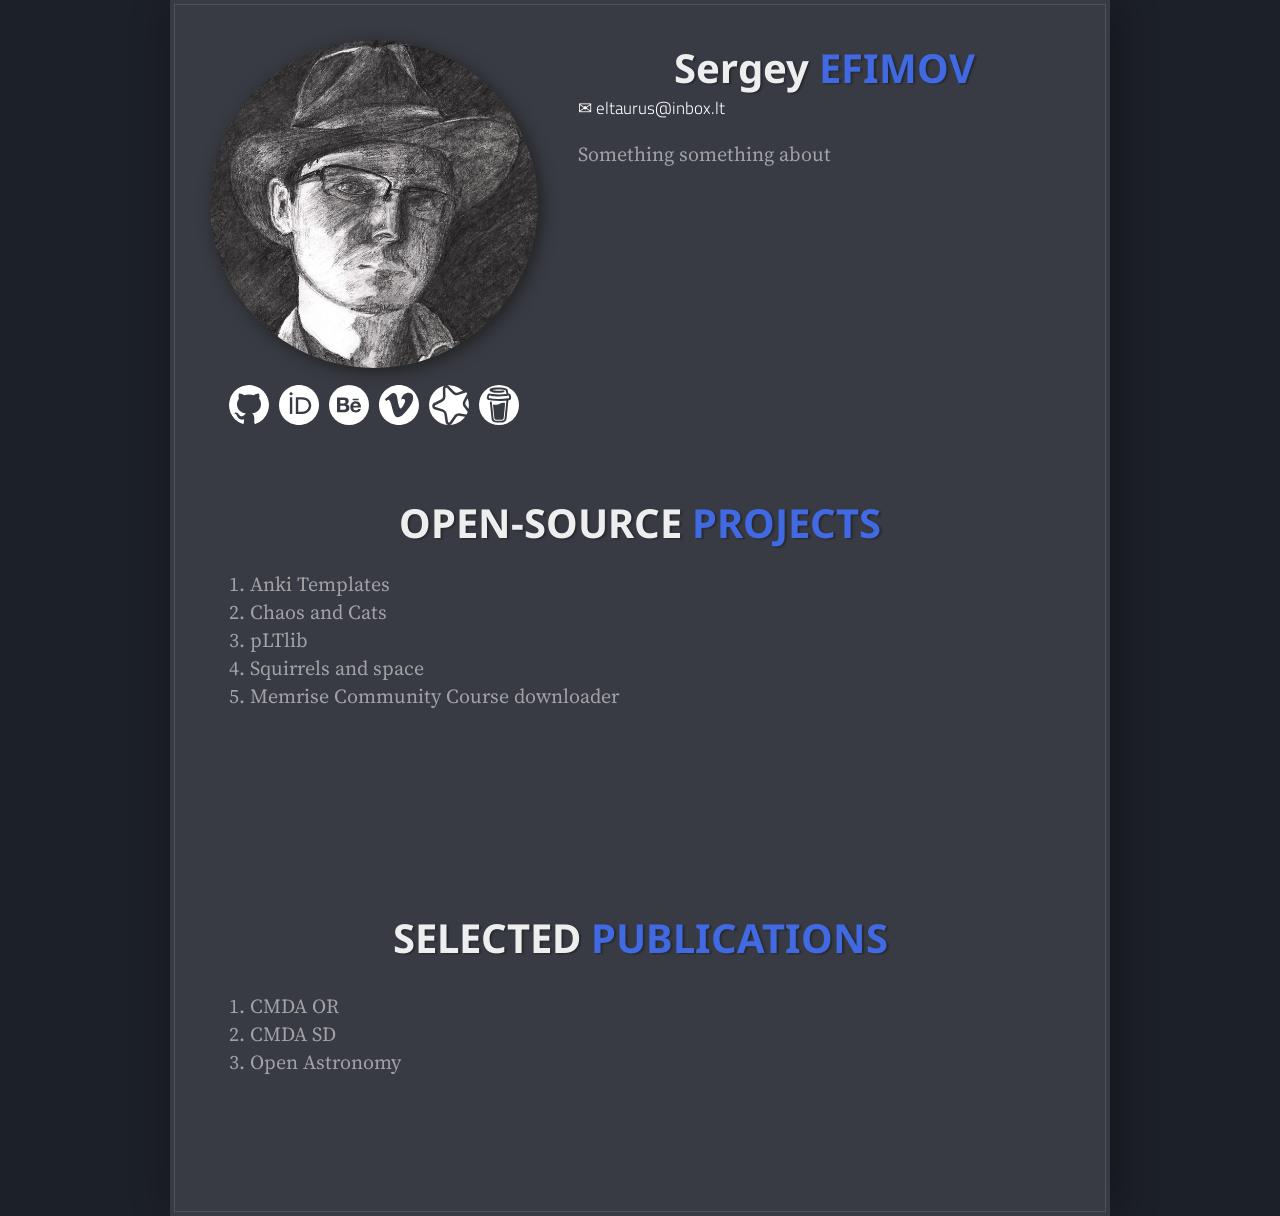
==== main.html @ 8513da09 "main page + social icons" ====
<!DOCTYPE html>
<html lang="en">
<head>
  <meta charset="UTF-8">
  <meta name="viewport" content="width=device-width, initial-scale=1.0">
  <meta http-equiv="X-UA-Compatible" content="ie=edge">

  <meta property="og:title" content="Eltaurus" />
  <meta property="og:description" content="" />
  <meta property="og:image" content="imgs/splash.png" />
  <meta property="og:type" content="website" />

  <title>Eltaurus</title>
  <meta name="author" content="Eltaurus">

  <link rel="icon" href="favicon.svg" type="image/svg+xml">
  <link rel="icon" type="image/svg+xml" href="imgs/favicon.svg">
  <link rel="stylesheet" href="styles/main.css">
  <link rel="stylesheet" href="styles/programStyles.css">
  <link rel="icon" type="image/svg+xml" href="">

<style>
 
#panels {
  display: grid;
  grid-template-columns: 2fr 3fr;
  gap: 2em;

}

#ava {
  border-radius: 50%;
  box-shadow: 4px 4px 16px 0 #222;
}
#bio h1 {
  margin-top: 0em;
}
#bio h5 {
  //margin-left: auto;
  padding-left: 0;
}

.noncap {
  text-transform: none;
}
.accent {
  color: royalblue;
}

#social {
  margin-top: 0.5em;
  display: flex;
  gap: .5em;
  justify-content: center;
}

#social object,
#social a {
  display: block;
  width: 2em;
  height: 2em;
}
#social a:empty {
  border-radius: 1em;
  background-color: white;
}

</style>
</head>
<body>

<div id="panels">
  <div>
    <img id="ava" src="imgs/Lt.png">
    <div id="social">
      <object type="image/svg+xml" data="imgs/hypericons/GitHub.svg"></object>
      <object type="image/svg+xml" data="imgs/hypericons/Orcid.svg"></object>
      <object type="image/svg+xml" data="imgs/hypericons/Behance.svg" title="Behance"></object>
      <object type="image/svg+xml" data="imgs/hypericons/Vimeo.svg"></object>
      <object type="image/svg+xml" data="imgs/hypericons/Anki.svg"></object>
      <object type="image/svg+xml" data="imgs/hypericons/Coffee.svg"></object>
    </div>
  </div>
  <div id="bio">
    <h1><span class="noncap">Sergey</span> <span class="accent">Efimov</span></h1>
    <h5>✉ eltaurus@inbox.lt</h5>
    <p>
      Something something about
    </p>
  </div>
</div>

<h1>Open-source <span class="accent">Projects</span></h1>
<ol class="">
  <li>Anki Templates</li>
  <li>Chaos and Cats</li>
  <li>pLTlib</li>
  <li>Squirrels and space</li>
  <li>Memrise Community Course downloader</li>
  <li hidden>GLSL renderer</li>
</ol>


<h1>Selected <span class="accent">Publications</span></h1>
<ol class="">
  <li>CMDA OR</li>
  <li>CMDA SD</li>
  <li>Open Astronomy</li>
</ol>

</body>
</html>
---- styles/main.css ----
@import url('https://fonts.googleapis.com/css2?family=Source+Serif+4:ital,opsz,wght@0,8..60,200..900;1,8..60,200..900&display=swap');
@import url('https://fonts.googleapis.com/css2?family=Noto+Sans:ital,wght@0,100..900;1,100..900&family=Source+Serif+4:ital,opsz,wght@0,8..60,200..900;1,8..60,200..900&display=swap');
@import url('https://fonts.googleapis.com/css2?family=Titillium+Web:ital,wght@0,200;0,300;0,400;0,600;0,700;0,900;1,200;1,300;1,400;1,600;1,700&display=swap');
@import url('https://fonts.cdnfonts.com/css/segoe-ui-4');


:root {
    --accent-col: #0033aa;#0067a5;

    --section-col: #eee;white;
    --subsection-col: #1c2027d0;slategray;
    --header-col: #eee;white;
    --subheader-col: white;#1c2027;#607080;
    --text-col: #a2a2a4;
    --bg-col: #383b43;
    --substrate-col: #1c2027;
    --border-col: #556065b0;#607080b0;
    --border-text-col: #556065;
    --hover-col: #2b2f37;#484b53;

    --minwidth: 300px;min-content;
    --maxwidth: 860px;
    
    --body-pad: 1em;
}
@media (min-width: 500px) {
    :root {
        --body-pad: 2em;
    }
}

img {
    max-width: 100%;
}

.off {
    display: none !important;
}
.invis {
    visibility: hidden;
}

::selection {
    color: white;
    background-color: var(--accent-col);
}

body[rnd="1"] [rnd="0"],
body[rnd="2"] [rnd="0"],
body:not([rnd="1"]) [rnd="1"],
body:not([rnd="2"]) [rnd="2"] {
    display: none;
}

.header {
    position: fixed;
    z-index: 1000;
    top: 0;
    display: grid;
    grid-template-columns: 1fr 1fr 1fr 1fr 5em;
    grid-template-rows: 100%;
    gap: .25em;

    height: 1.5em;
    width: calc(100% - 2 * var(--body-pad));
    padding: .5em 2em;

    max-width: var(--maxwidth); 
    margin-left: -2em;


    border-bottom: 1px var(--border-col) solid;
    outline-offset: -5px;

    background: var(--bg-col);
    box-shadow: 5px 0px 15px #0005;
}


.header .button {
    text-align: center;
    min-width: max-content;
}

.header .button,
#language-selector {

    background: var(--bg-col);
    color: var(--text-col);
    width: 5em;
    box-shadow: 0 0 10px -5px black inset;
    border: none;
    padding: .5em;
    position: relative;
    border-radius: 4px;

    -webkit-user-select: none;
    -ms-user-select: none;
    user-select: none;

    cursor: pointer;
    text-decoration: none;

    font-family: "Noto Sans", Arial, sans-serif;
    font-size: 13px;
}

.header .button.fwd::after,
.header .button.bck::before,
.header .button.prg::before {
    width: .8em;
    height: .8em;
    display: inline-block;

    content: "";
    clip-path: polygon(92% 100%, 50% 82%, 8% 100%, 50% 0%);
    background-color: var(--text-col);
}
.header .button.fwd::after {
    margin-left: .4em;
    rotate: 90deg;
}
.header .button.bck::before,
.header .button.prg::before {
    margin-right: .4em;
}
.header .button.bck::before {
    rotate: -90deg;
}
.header .button.fwd::after,
.header .button.bck::before {
    margin-bottom: -.1em;
}



#language-selector {
    padding-top: .3em;
}

.header .button:focus,
.header .button:hover,
#language-selector:focus,
#language-selector:hover {
 //   color: var(--header-col);
    background: var(--hover-col);
}
.header .button:active,
#language-selector:focus {
    box-shadow: 0 0 8px -2px black inset;
    outline: 1px solid #0002 !important;
}

#language-selector:focus-visible {
    outline: none;
}

select:focus > option:checked { 
    display: none; !important;
}

#language-selector {
    grid-column: 5;
}

.header .button.fwd {
    grid-column: -1;
    justify-self: right;
}
.header .button.prg {
    grid-column: 3;
    justify-self: center;
}

html {
    background: var(--substrate-col);
}


body {
    min-width: var(--minwidth);
    max-width: var(--maxwidth);
    margin: 0 auto;

    padding: var(--body-pad);
    padding-bottom: 6em;

    background: var(--bg-col);

    box-shadow: 5px 0px 40px #0005;

    outline: 1px var(--border-col) solid;
    outline-offset: -5px;

    font-family: "Source Serif 4", Georgia, Cambria, "Times New Roman", Times, serif;
    font-size: 20px;
    color: var(--text-col);
}


h1, h2, h3, h4, h5 {
    font-family: "Noto Sans", Arial, sans-serif;
}

h1 {
    color: var(--section-col);
    text-align: center;
    text-transform: uppercase;
    font-weight: 700;
}

h2 {
    color: var(--subsection-col);
    font-weight: 500;
    font-size: 2em;
    margin-top: 2em;
}

p {  
    text-align: justify;
    text-justify: inter-word;

    -webkit-hyphens: auto;
    hyphens: auto;

    overflow-wrap: anywhere;
    word-wrap: break-word;
    word-break: break-word;
}

div.section {
    margin: 1em 0 2.5em;
    display: grid;
    gap: 1em;
}

@media (min-width: 50em) {
    div.section:has(img+p, video+p, .iframe-container+p) {
        grid-template-columns: min-content 1fr;
    }
}

.section p {
    margin: 0;
}

code {
    font-family: "Source Serif 4", Georgia, Cambria, "Times New Roman", Times, serif;
}

iframe {
    width: 100%;
    height: 100%;
    border: none;
}

.section .iframe-container,
.section img,
.section video {
    width: 180px;
    max-width: 180px;
    aspect-ratio: 1;
    margin-top: .42em;
    border-radius: 3px;
}

.iframe-container {
    overflow: hidden;
    position: relative;
}

.iframe-container iframe.square {
    position: absolute;
    left: 50%;
    top: 50%;
    translate: -50% -50%;
}

a {
    color: inherit !important;
}

.alert {
    background: #ffffff24;
    color: white;

    margin: 2em 1em 4em;
    padding: 1em;
    border-radius: 1em;
    border: .2em var(--accent-col) solid;
}

h1:first-of-type {
    margin-top: 1.75em;
    margin-bottom: 0;
}
h1 {
    margin-top: 5em;
}

h1, h3 {
   text-shadow: 2px 1px 2px #0005;
}

a:has(h3, h5) {
    display: block;
    width: max-content;
    max-width: 100%;
    text-decoration: none;
}


h3 {
    margin: 1rem 0 0;
    color: var(--header-col);
    width: max-content;
    max-width: 100%;
}

a h3 {
    text-decoration: underline;
}

h5 {
    padding-left: .5em;
}

h4, h5 {
    margin: 0;
    width: max-content;

    color: var(--subheader-col);

    font-family: "Titillium Web", Roboto, sans-serif;
    font-weight: 300;
}


/*  interfaces  */
.pane {
    padding: 0 1em;
    background: var(--background-col);
    overflow: hidden; 

    user-select: none;       /* Standard */
    -webkit-user-select: none; /* Chrome/Safari */
    -moz-user-select: none;    /* Firefox */
    -ms-user-select: none;     /* IE/Edge */
}
.pane.bg {
    margin: 0;
    background: var(--substrate-col);
}


input:focus,
:is(button, h1,h2,h3,h4,h5,p):focus-visible {
    outline: 1px var(--accent-col) solid;
    z-index: 10;
}
button:hover {
    z-index: 10;
}


input {
    color: var(--text-col);
    background: var(--substrate-col);
    border-radius: .25em;
    border: 1px var(--border-col) solid;
    padding: .2em .5em;
}
input::-webkit-outer-spin-button,
input::-webkit-inner-spin-button {
    -webkit-appearance: none;
    margin: 0;
}
input[type=number] {
    -moz-appearance: textfield;
    width: 3.5em;
}

.input-block span {
    display: inline-block;
}



button {
    background: var(--bg-col);
    color: var(--header-col);
    border: 2px var(--border-col) solid;
    border-radius: .25em;
    padding: .5em 1em;
    min-width: 5.5em;
    box-sizing: border-box;
}
button:hover {
    background: var(--border-text-col) !important;
    cursor: pointer;
}
button:active {
    box-shadow: 0 0 10px -5px black inset;
    background: var(--hover-col) !important;
}

.single-choice button.pressed,
button.toggle.pressed {
    background: var(--hover-col);
}
button.toggle.pressed :first-child,
button.toggle:not(.pressed) :last-child {
    display: none;
}

button.toggle span {
    display: block;
}

.single-choice button:not(.pressed) {
    color: var(--text-col);
}

.buttonGrid {
    display: grid;
    grid-gap: .5em;
    grid-template-columns: auto;
}
.buttonGrid.h {
    grid-auto-flow: column;
}
.buttonGrid.v {
    grid-auto-flow: row;
}

.btnGrid {
    display: grid;
    grid-auto-flow: column;
/*    grid-gap: .25em; */
}

.top { top: 1rem; }
.right { right: 1rem; }
.bottom { bottom: 1rem; }
.left { left: 1rem; }
.center:is(.bottom, .top) {
    left: 50%;
    translate: -50% 0;
}
.center:is(.left, .right) {
    top: 50%;
    translate: 0 -50%;
}

.btnGrid > :not(.merge):not(:last-child) {
    margin-right: 5px;
}
.single-choice > :not(:last-child),
.btnGrid > .merge {
    border-top-right-radius: 0;
    border-bottom-right-radius: 0;
    margin-right: -1px;
    padding-left: 1px;
}
.single-choice > :not(:first-child),
.btnGrid > .merge + * {
    border-top-left-radius: 0;
    border-bottom-left-radius: 0;
    margin-left: -1px;
}

.btnGrid input {
    width: 3.5em;
    text-align: right;
}

.single-choice {
    width: max-content;
}
.single-choice > * {
    position: relative;
}




button.btn {
    width: 2em;
    height: 2em;
    padding: 0;
    min-width: unset;
}
button.btn img {
    width: 100%;
    height: 100%;
}
button.btn.wide {
  /*  min-width: 4rem; */
    width: max-content;
    padding: 0 0.75rem; 
}

.split { display: flex; width: 100%; height: 100%; }
.split.v { overflow-x: auto; }
.split.h { flex-direction: column; overflow-y: auto; }
.pane { flex: 1; }
.split > :not(divider) { flex: 1 1 0; box-sizing: border-box; min-width: 0; min-height: 0; }
      
      

divider {
    background: var(--border-col);
    flex: 0 0 auto;
}
.split.h > divider {
    height: 4px;
    width: 100%;
    cursor: row-resize;
}
.split.v > divider {
    width: 4px;
    height: 100%;
    cursor: col-resize;
}


.progress-bar {
    width: 100%;
    margin: .5em 0;
    height: 3px;
}
.progress-bar.inprogress {
    background-size: 200% 100%;
    background-image: linear-gradient(to right, var(--accent-col) 50%, white 50%);
    background-position: 34.5%;
}
.progress-bar.done {
    background: forestgreen;
}
---- styles/programStyles.css ----
a.section h3::after,
a.section h3::before,
a.section h3 {
  transition: 1s;
}

a.section h3 {
  outline: solid 2px transparent;
  border-radius: 4px;
}
a.section h3::before {
  content: '>';
}
a.section h3::after {
  content: '<';
  margin-
}
a.section h3::after,
a.section h3::before {
  width: 0;
  display: inline-block;
}


a.section:has( + div.section:hover) h3,
a.section:hover h3 {
  background: var(--accent-col);
  outline-color: var(--accent-col);
}
a.section:has( + div.section:hover) h3::after,
a.section:has( + div.section:hover) h3::before,
a.section:hover h3::after,
a.section:hover h3::before {

}
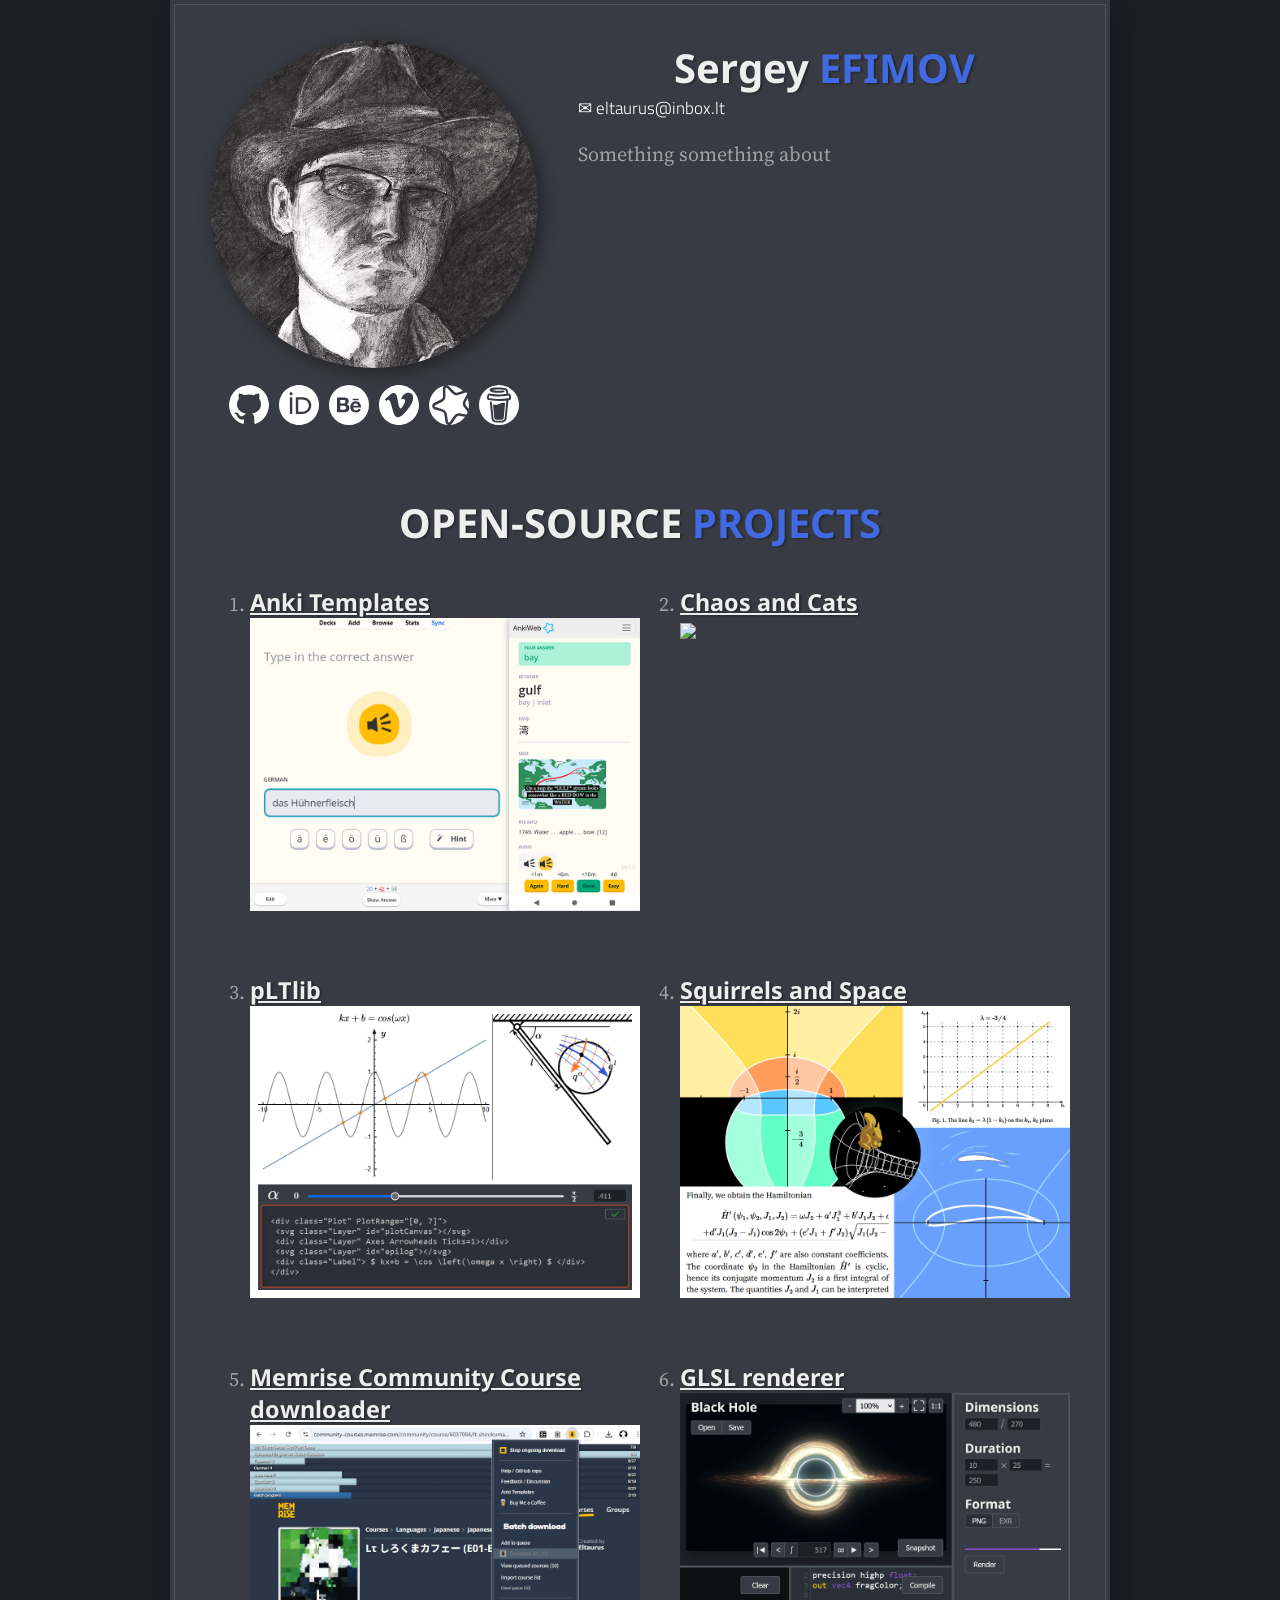
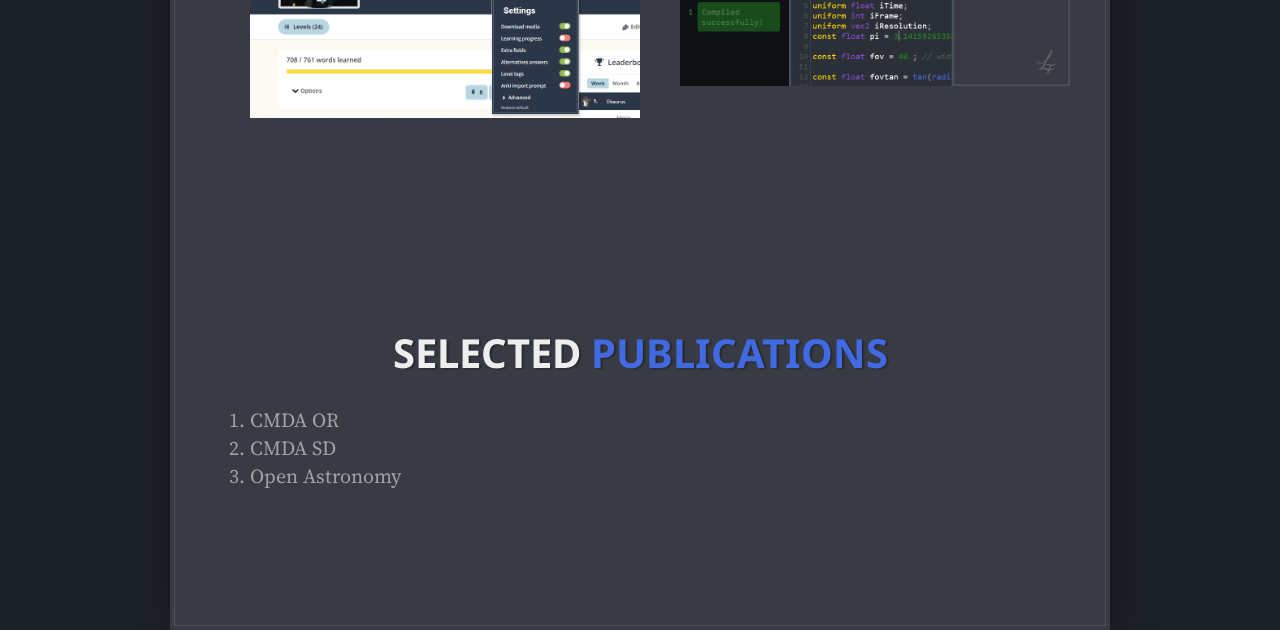
==== commit 2ef8e5d0: "project images" ====
--- a/main.html
+++ b/main.html
@@ -65,6 +65,15 @@
   background-color: white;
 }
 
+#projects {
+ display: grid;
+ grid-template-columns: repeat(2, minmax(0, 1fr));
+ gap: 2em;
+}
+
+#projects li {
+}
+
 </style>
 </head>
 <body>
@@ -91,13 +100,13 @@
 </div>
 
 <h1>Open-source <span class="accent">Projects</span></h1>
-<ol class="">
-  <li>Anki Templates</li>
-  <li>Chaos and Cats</li>
-  <li>pLTlib</li>
-  <li>Squirrels and space</li>
-  <li>Memrise Community Course downloader</li>
-  <li hidden>GLSL renderer</li>
+<ol id="projects">
+  <li><a href="https://ankiweb.net/shared/info/510199145" target="blank_"><h3>Anki Templates</h3><img src="imgs/previews/Anki.png"></a></li>
+  <li><a href="https://eltaurus-lt.github.io/ChaosAndCats/en/program.html" target="blank_"><h3>Chaos and Cats</h3><img src="https://eltaurus-lt.github.io/ChaosAndCats/imgs/splash.png"></a></li>
+  <li><a href="https://eltaurus-lt.github.io/SquirrelsAndSpace/pLTlib/Readme.html" target="blank_"><h3>pLTlib</h3><img src="imgs/previews/pLTlib.png"></a></li>
+  <li><a href="https://eltaurus-lt.github.io/SquirrelsAndSpace/en/ConformalMaps.html" target="blank_"><h3>Squirrels and Space</h3><img src="imgs/previews/SnS.png"></a></li>
+  <li><a href="https://github.com/Eltaurus-Lt/CourseDump2022" target="blank_"><h3>Memrise Community Course downloader</h3><img src="imgs/previews/MCD.png"></a></li>
+  <li><a href="https://eltaurus-lt.github.io/ChaosAndCats/tools/glsl_renderer.html" target="blank_"><h3>GLSL renderer</h3><img src="imgs/previews/GLSLt.png"></a></li>
 </ol>
 
 
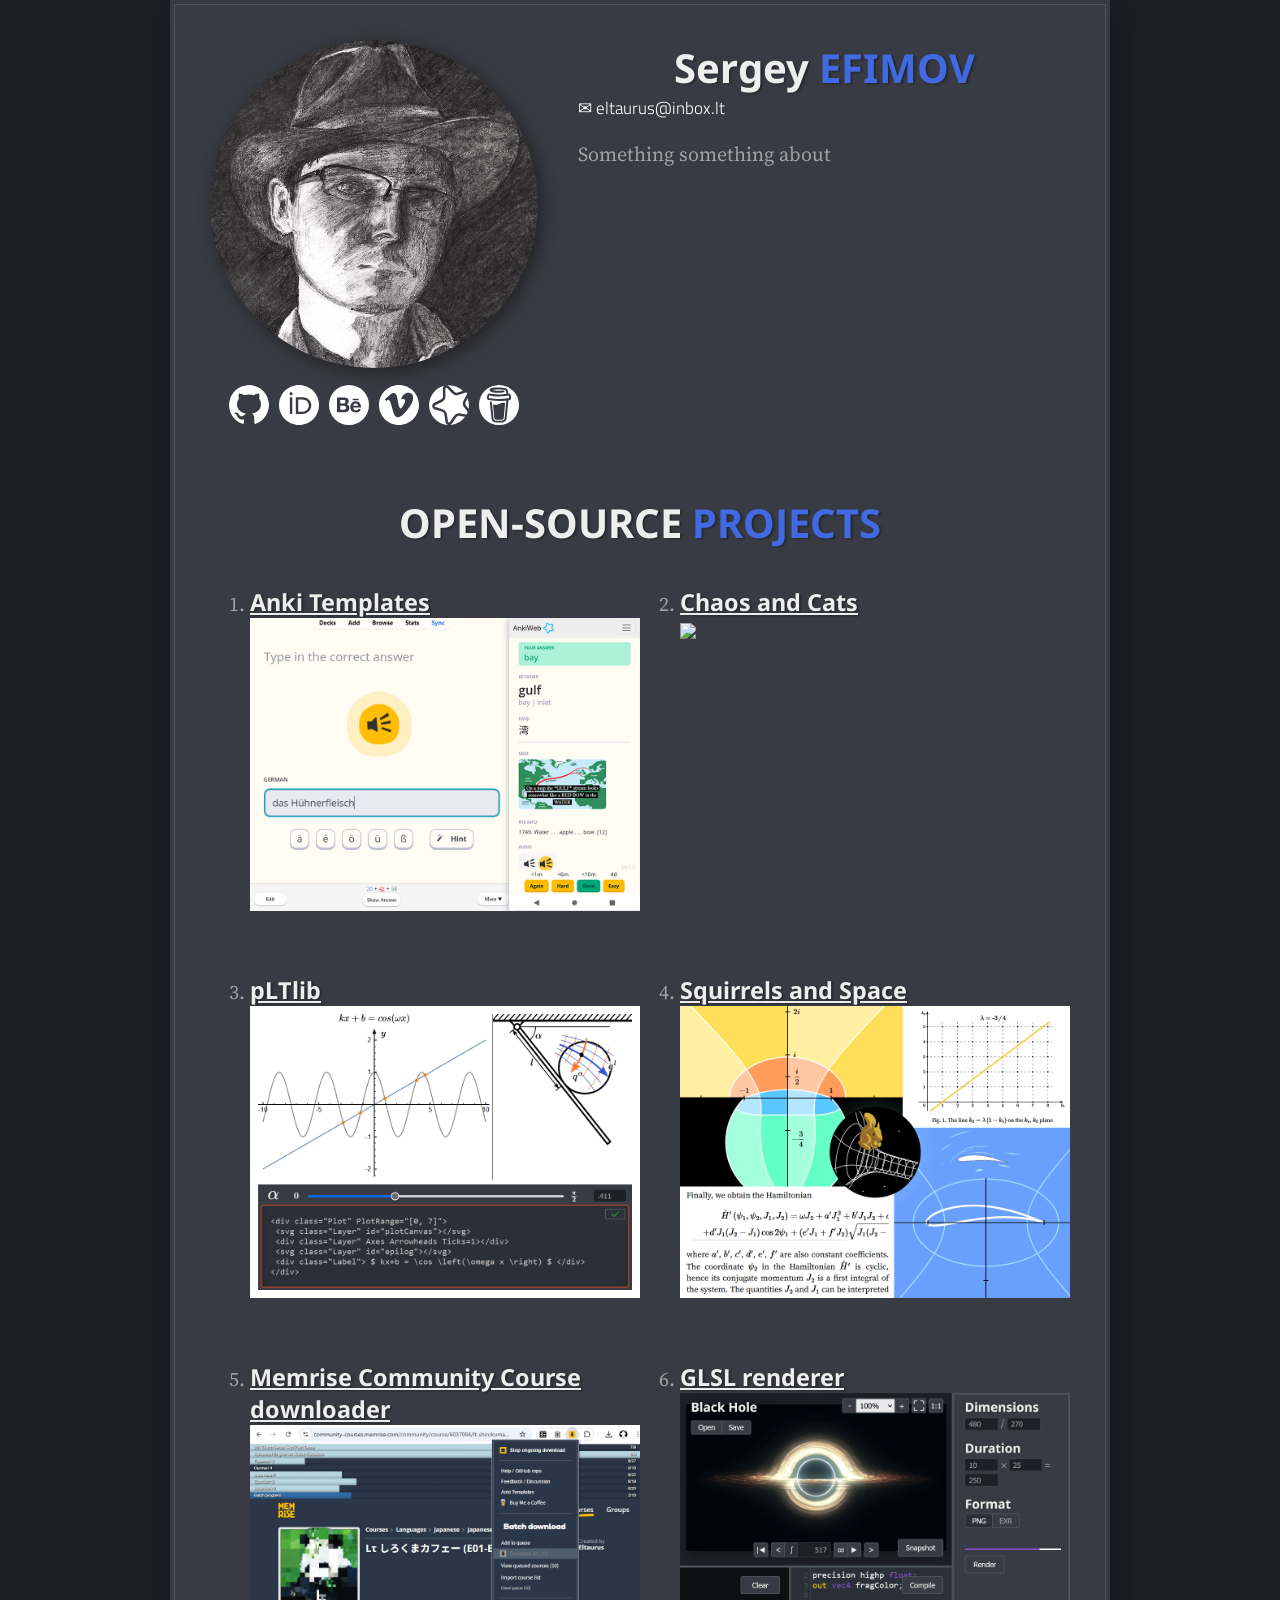
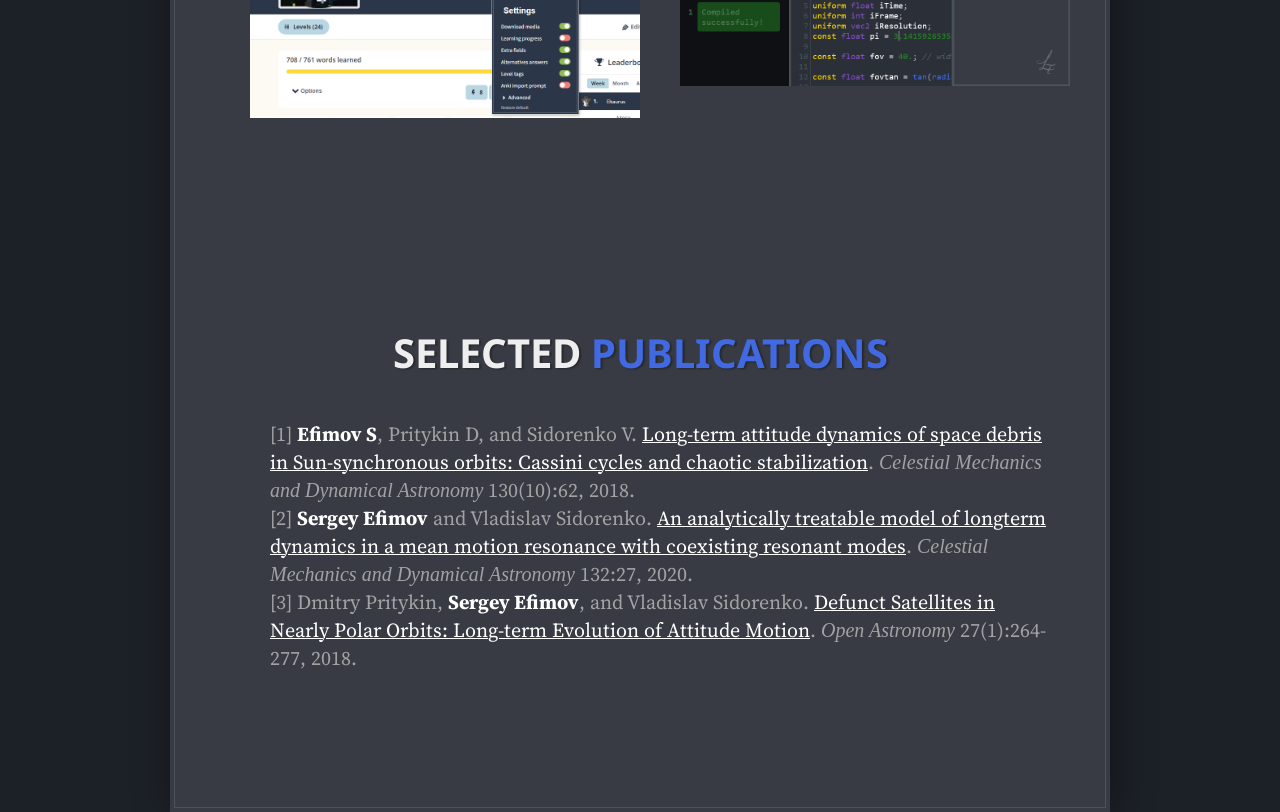
==== commit 7fa0e7f5: "publications" ====
--- a/main.html
+++ b/main.html
@@ -17,6 +17,7 @@
   <link rel="icon" type="image/svg+xml" href="imgs/favicon.svg">
   <link rel="stylesheet" href="styles/main.css">
   <link rel="stylesheet" href="styles/programStyles.css">
+  <link rel="stylesheet" href="styles/chapterStyles.css">
   <link rel="icon" type="image/svg+xml" href="">
 
 <style>
@@ -45,6 +46,9 @@
 }
 .accent {
   color: royalblue;
+}
+.highlight {
+  color: white !important;
 }
 
 #social {
@@ -110,11 +114,12 @@
 </ol>
 
 
+
 <h1>Selected <span class="accent">Publications</span></h1>
-<ol class="">
-  <li>CMDA OR</li>
-  <li>CMDA SD</li>
-  <li>Open Astronomy</li>
+<ol class="references">
+    <li><span class="highlight"><b>Efimov S</b></span>, Pritykin D, and Sidorenko V. <a class="highlight" href="https://link.springer.com/article/10.1007/s10569-018-9854-4" target="_blank">Long-term attitude dynamics of space debris in Sun-synchronous orbits: Cassini cycles and chaotic stabilization</a>. <i>Celestial Mechanics and Dynamical Astronomy</i> 130(10):62, 2018.</li>
+    <li><span class="highlight"><b>Sergey Efimov</b></span> and Vladislav Sidorenko. <a class="highlight" href="https://link.springer.com/article/10.1007/s10569-020-09965-5" target="_blank">An analytically treatable model of longterm dynamics in a mean motion resonance with coexisting resonant modes</a>. <i>Celestial Mechanics and Dynamical Astronomy</i> 132:27, 2020.</li>
+    <li>Dmitry Pritykin, <span class="highlight"><b>Sergey Efimov</b></span>, and Vladislav Sidorenko. <a class="highlight" href="https://www.degruyterbrill.com/document/doi/10.1515/astro-2018-0029/html" target="_blank">Defunct Satellites in Nearly Polar Orbits: Long-term Evolution of Attitude Motion</a>. <i>Open Astronomy</i> 27(1):264-277, 2018.</li>
 </ol>
 
 </body>
--- a/styles/chapterStyles.css
+++ b/styles/chapterStyles.css
@@ -0,0 +1,192 @@
+h1 {
+    margin-bottom: 1em;
+}
+
+h4 {
+    font-family: Arial, sans-serif;
+}
+
+
+/* references */
+
+.references {
+    margin: 1em;
+}
+
+.references a {
+    text-decoration-thickness: 1px;
+}
+
+*:has(>ol.references) {
+    counter-reset: refN;
+}
+ol.references li {
+    display: block;
+}
+ol.references li::before {
+    content: "[" counter(refN) "] ";
+    counter-increment: refN;
+}
+
+ul.references {
+    list-style-type: square;
+}
+
+ol, ul {
+    padding-inline-start: 20px;
+}
+@media (min-width: 600px) {
+    ol, ul {
+        padding-inline-start: 40px;
+    }
+}
+
+/* content formats */
+
+.centerpiece {
+    display: block;
+    width: 640px;
+    aspect-ratio: 16 / 9;
+    max-width: 100%;
+    margin: auto;
+}
+
+.spaceship {
+    aspect-ratio: 16 / 9;
+    width: 100%;
+}
+
+.slide {
+    background: white;
+    border-radius: 3px;
+    margin: .5em 0;
+    width: 100%;
+}
+
+.free {
+    display: block;
+    margin: auto;
+}
+
+[playbutton]::after {
+    content: '';
+    top: 50%;
+    left: 50%;
+    height: 50px;
+    width: 50px;
+    background: red;
+}
+
+/* downloads */
+
+.downloads-block {
+    margin-top: 2em;
+
+    padding: .75em 1em;
+    border: 1px solid var(--border-col);
+    border-radius: .5em;
+
+    background: var(--substrate-col);
+    box-shadow: 5px 0px 15px #0005 inset;
+
+    display: flex;
+    flex-wrap: wrap;
+    gap: .75em;
+}
+
+.downloads-block legend {
+    font-family: sans-serif;
+    font-size: 15px;
+    color: var(--text-col);
+
+    width: min-content;
+    max-width: 100%;
+
+    padding: .25em;
+    border: 1px solid var(--border-col);
+    border-radius: .25em;
+
+
+    background: var(--bg-col);
+
+    box-shadow: 5px 0px 15px #0005;
+}
+
+.downloads-block a {
+    font-family: "Segoe UI", "Segoe UI Symbol", "Noto Sans", courier;
+    font-size: 1rem;
+
+    display: inline-block;
+    position: relative;
+
+    padding: .3em .6em;
+    border-radius: .55em;
+    width: max-content;
+    overflow: hidden;
+
+    color: var(--section-col) !important;
+    text-decoration: none;
+
+    background: var(--hover-col);
+    box-shadow: 5px 0px 15px #0005;
+    
+    transition: background-color .1s;
+}
+
+.downloads-block a:hover {
+    background: var(---subsection-col, #22242f);
+    text-decoration: underline;
+}
+
+.downloads-block a:is(
+    [href$='.nb'],
+    [href$='.pdf'],
+    [href$='.psd'],
+    [href$='.ai'],
+    [href$='.blend'],
+    [href$='.aep'],
+    [href$='.pptx'],
+) {
+    padding-left: 2em;
+}
+
+.downloads-block a::after {
+    content: "";
+    position: absolute; 
+    display: inline-block;
+    top: 50%; 
+    transform: translateY(-50%);
+
+    background-size: contain;
+
+    width: 1.12em;
+    height: 1.12em;
+    left: .5em;
+    image-rendering: -webkit-optimize-contrast;
+    image-rendering: crips-edges;
+}
+
+.downloads-block a[href$='.nb']::after {
+    background-image: url("../imgs/file_icons/nb.png");
+}
+.downloads-block a[href$='.pdf']::after {
+    background-image: url("../imgs/file_icons/pdf.png");
+}
+.downloads-block a[href$='.txt']::after {
+    background-image: url("../imgs/file_icons/txt.png");
+}
+.downloads-block a[href$='.psd']::after {
+    background-image: url("../imgs/file_icons/psd.png");
+}
+.downloads-block a[href$='.ai']::after {
+    background-image: url("../imgs/file_icons/ai.png");
+}
+.downloads-block a[href$='.blend']::after {
+    background-image: url("../imgs/soft_icons/blender.png");
+}
+.downloads-block a[href$='.aep']::after {
+    background-image: url("../imgs/file_icons/aep.png");
+}
+.downloads-block a[href$='.pptx']::after {
+    background-image: url("../imgs/file_icons/pptx.png");
+}
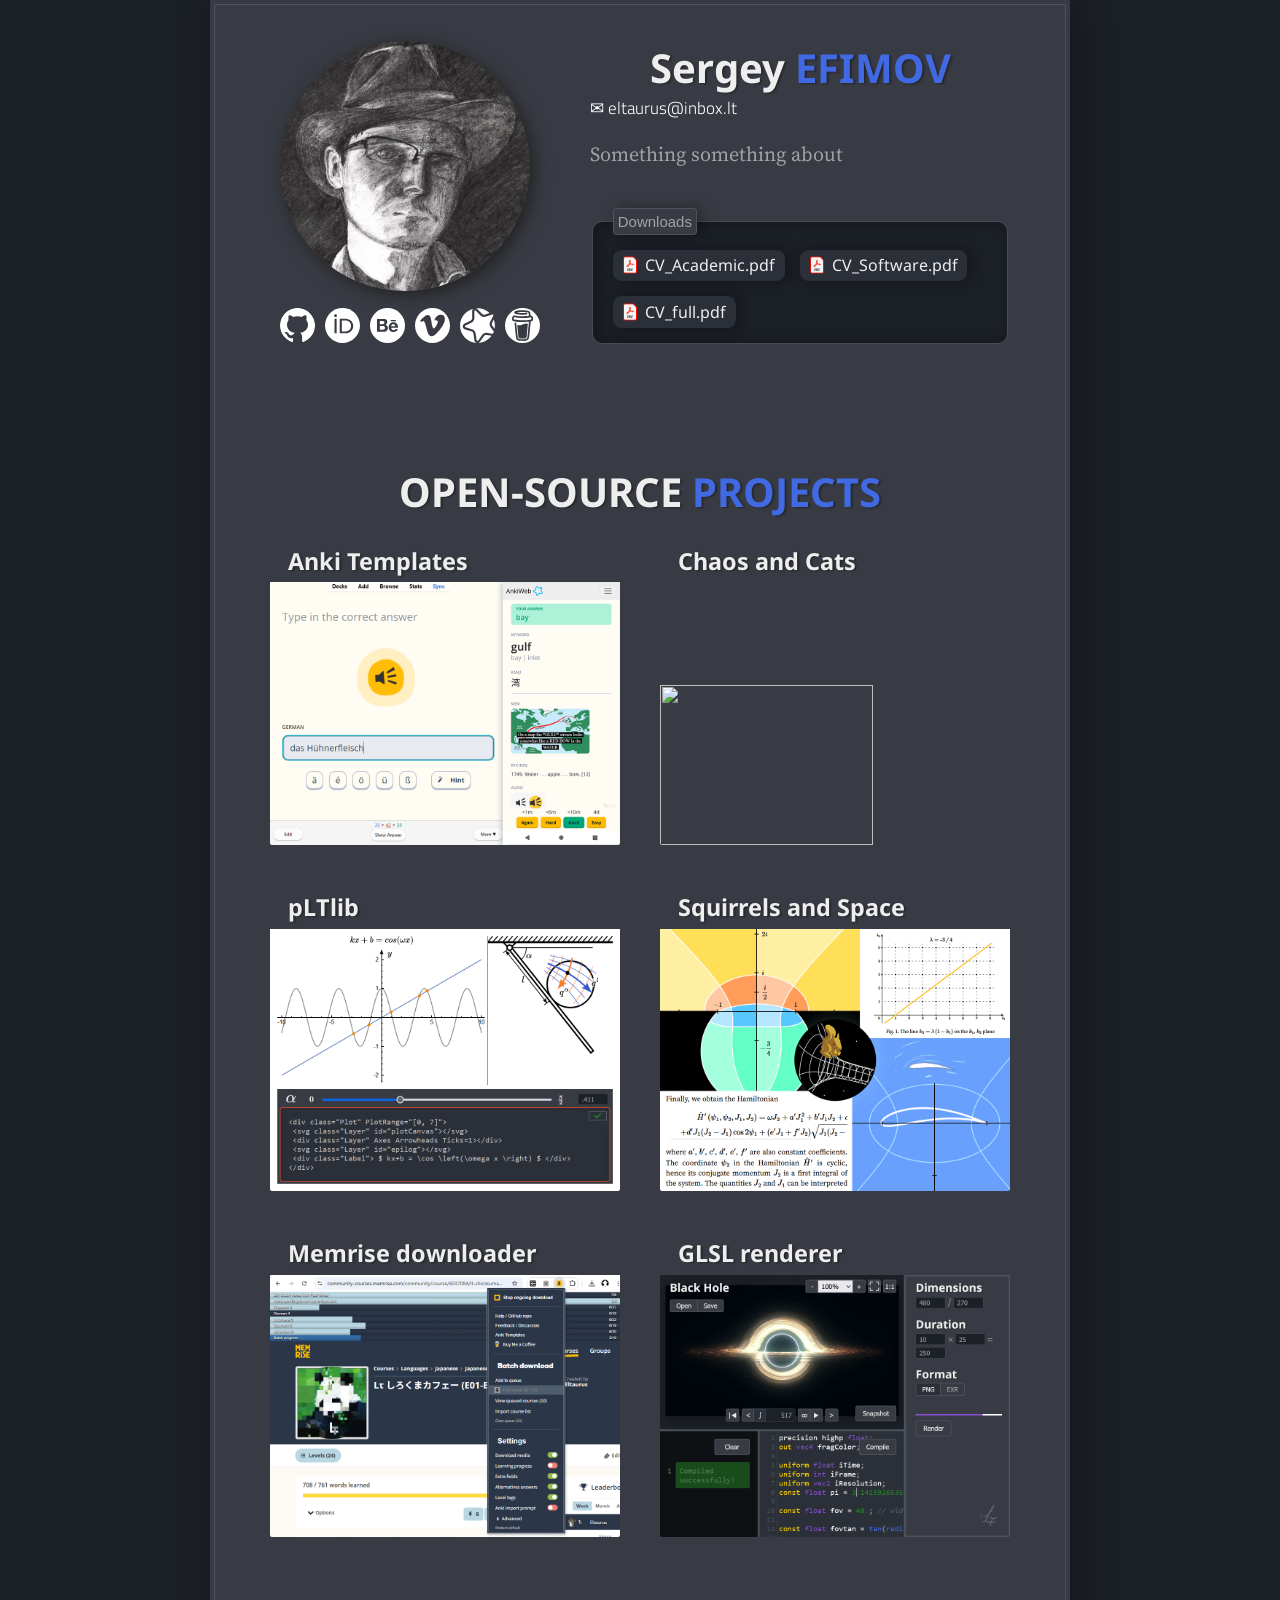
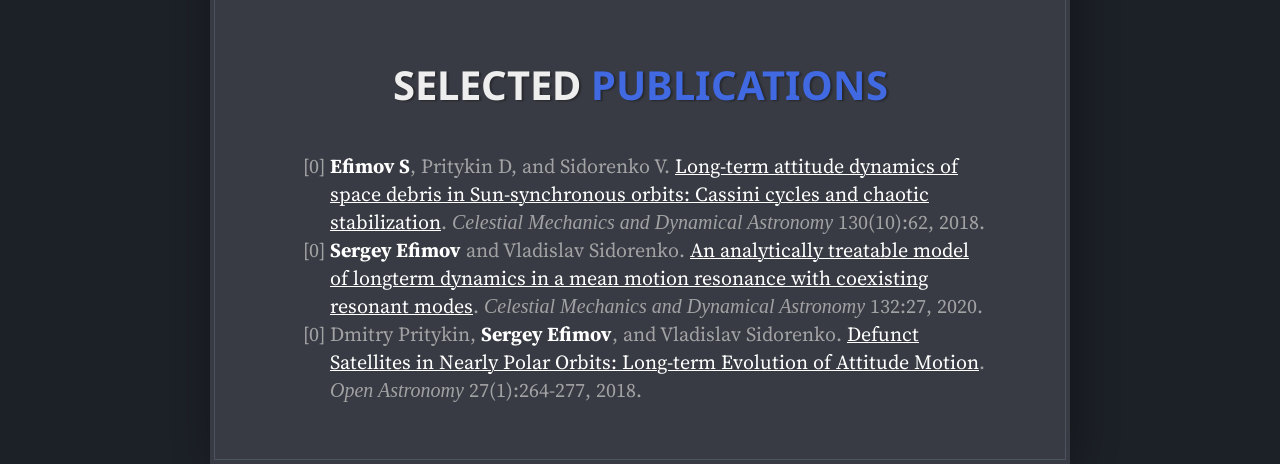
==== commit 88acbcc8: "project styles + responsiveness + style fixes" ====
--- a/main.html
+++ b/main.html
@@ -21,20 +21,31 @@
   <link rel="icon" type="image/svg+xml" href="">
 
 <style>
+
+body {
+  box-sizing: border-box;
+  padding: 2em 3em;
+}
+
+h1 {
+  margin-top: 3em !important;
+}
  
 #panels {
   display: grid;
-  grid-template-columns: 2fr 3fr;
+  grid-template-columns: minmax(0, 2fr) minmax(0, 3fr);
   gap: 2em;
-
+  place-items: center;
 }
 
 #ava {
   border-radius: 50%;
   box-shadow: 4px 4px 16px 0 #222;
+  width: 100%;
+  max-width: 250px;
 }
 #bio h1 {
-  margin-top: 0em;
+  margin-top: 0em !important;
 }
 #bio h5 {
   //margin-left: auto;
@@ -54,6 +65,7 @@
 #social {
   margin-top: 0.5em;
   display: flex;
+  flex-wrap: wrap;
   gap: .5em;
   justify-content: center;
 }
@@ -61,8 +73,8 @@
 #social object,
 #social a {
   display: block;
-  width: 2em;
-  height: 2em;
+  width: 1.75em;
+  height: 1.75em;
 }
 #social a:empty {
   border-radius: 1em;
@@ -70,12 +82,71 @@
 }
 
 #projects {
- display: grid;
- grid-template-columns: repeat(2, minmax(0, 1fr));
- gap: 2em;
+  display: grid;
+  place-items: center;
+  grid-template-columns: repeat(2, 1fr);
+  gap: 2em;
+  padding: 0;
+  list-style-type: none;
 }
 
 #projects li {
+  background: color-mix(black 42%, var(--substrate-col) 50%);
+  border-radius: 2px;
+  overflow: hidden;
+  position: relative;
+  width: 100%;
+  height: 100%;
+  max-width: 360px;
+}
+
+#projects li a {
+  display: flex;
+  flex-direction: column;
+  justify-content: space-between;
+  height: 100%;
+}
+
+#projects li h3 {
+  width: 100%;
+  text-decoration: none;
+  padding: .25em .75em;
+  box-sizing: border-box;
+  margin: 0;
+  flex-shrink: 0;
+}
+
+#projects li .img-container {
+  display: block;
+  overflow: hidden;
+  width: 100%;
+  aspect-ratio: 4 / 3;
+  flex-shrink: 0;
+}
+.img-container img {
+  width: 100%;
+  height: 100%;
+  object-fit: cover;
+  transition: scale 1s;
+}
+
+#projects li:hover a h3 {
+  text-decoration: underline;
+}
+#projects li:hover .img-container img {
+  scale: 1.05;
+}
+
+@media (max-width: 600px) {
+  body {
+    padding: 2em 2em;
+  }
+  #panels {
+    grid-template-columns: 1fr;
+  }
+  #projects {
+    grid-template-columns: 1fr;
+  }
 }
 
 </style>
@@ -100,17 +171,24 @@
     <p>
       Something something about
     </p>
+    <fieldset class="downloads-block todo">
+      <legend>Downloads</legend>
+      <a class="dwld" href="PDFs/.pdf" download="CV_Efimov (academic).pdf" title="minimal template">CV_Academic.pdf</a>
+      <a class="dwld" href="PDFs/.pdf" download="CV_Efimov (software).pdf" title="use example">CV_Software.pdf</a>
+      <a class="dwld off" href="PDFs/.pdf" download="CV_Efimov (graphics).pdf" title="template">CV_CG.pdf</a>
+      <a class="dwld" href="PDFs/2026-full.pdf" download="CV_Efimov (full).pdf" title="minimal template">CV_full.pdf</a>
+    </fieldset>
   </div>
 </div>
 
 <h1>Open-source <span class="accent">Projects</span></h1>
 <ol id="projects">
-  <li><a href="https://ankiweb.net/shared/info/510199145" target="blank_"><h3>Anki Templates</h3><img src="imgs/previews/Anki.png"></a></li>
-  <li><a href="https://eltaurus-lt.github.io/ChaosAndCats/en/program.html" target="blank_"><h3>Chaos and Cats</h3><img src="https://eltaurus-lt.github.io/ChaosAndCats/imgs/splash.png"></a></li>
-  <li><a href="https://eltaurus-lt.github.io/SquirrelsAndSpace/pLTlib/Readme.html" target="blank_"><h3>pLTlib</h3><img src="imgs/previews/pLTlib.png"></a></li>
-  <li><a href="https://eltaurus-lt.github.io/SquirrelsAndSpace/en/ConformalMaps.html" target="blank_"><h3>Squirrels and Space</h3><img src="imgs/previews/SnS.png"></a></li>
-  <li><a href="https://github.com/Eltaurus-Lt/CourseDump2022" target="blank_"><h3>Memrise Community Course downloader</h3><img src="imgs/previews/MCD.png"></a></li>
-  <li><a href="https://eltaurus-lt.github.io/ChaosAndCats/tools/glsl_renderer.html" target="blank_"><h3>GLSL renderer</h3><img src="imgs/previews/GLSLt.png"></a></li>
+  <li><a href="https://ankiweb.net/shared/info/510199145" target="blank_"><h3>Anki Templates</h3><div class="img-container"><img src="imgs/previews/Anki.png"></div></a></li>
+  <li><a href="https://eltaurus-lt.github.io/ChaosAndCats/en/program.html" target="blank_"><h3>Chaos and Cats</h3><div class="img-container"><img src="https://eltaurus-lt.github.io/ChaosAndCats/imgs/splash.png"></div></a></li>
+  <li><a href="https://eltaurus-lt.github.io/SquirrelsAndSpace/pLTlib/Readme.html" target="blank_"><h3>pLTlib</h3><div class="img-container"><img src="imgs/previews/pLTlib.png"></div></a></li>
+  <li><a href="https://eltaurus-lt.github.io/SquirrelsAndSpace/en/ConformalMaps.html" target="blank_"><h3>Squirrels and Space</h3><div class="img-container"><img src="imgs/previews/SnS.png"></div></a></li>
+  <li><a href="https://github.com/Eltaurus-Lt/CourseDump2022" target="blank_"><h3>Memrise downloader</h3><div class="img-container"><img src="imgs/previews/MCD.png"></div></a></li>
+  <li><a href="https://eltaurus-lt.github.io/ChaosAndCats/tools/glsl_renderer.html" target="blank_"><h3>GLSL renderer</h3><div class="img-container"><img src="imgs/previews/GLSLt.png"></div></a></li>
 </ol>
 
 
--- a/styles/chapterStyles.css
+++ b/styles/chapterStyles.css
@@ -21,9 +21,9 @@
     counter-reset: refN;
 }
 ol.references li {
-    display: block;
+    // display: block;
 }
-ol.references li::before {
+ol.references li::marker {
     content: "[" counter(refN) "] ";
     counter-increment: refN;
 }
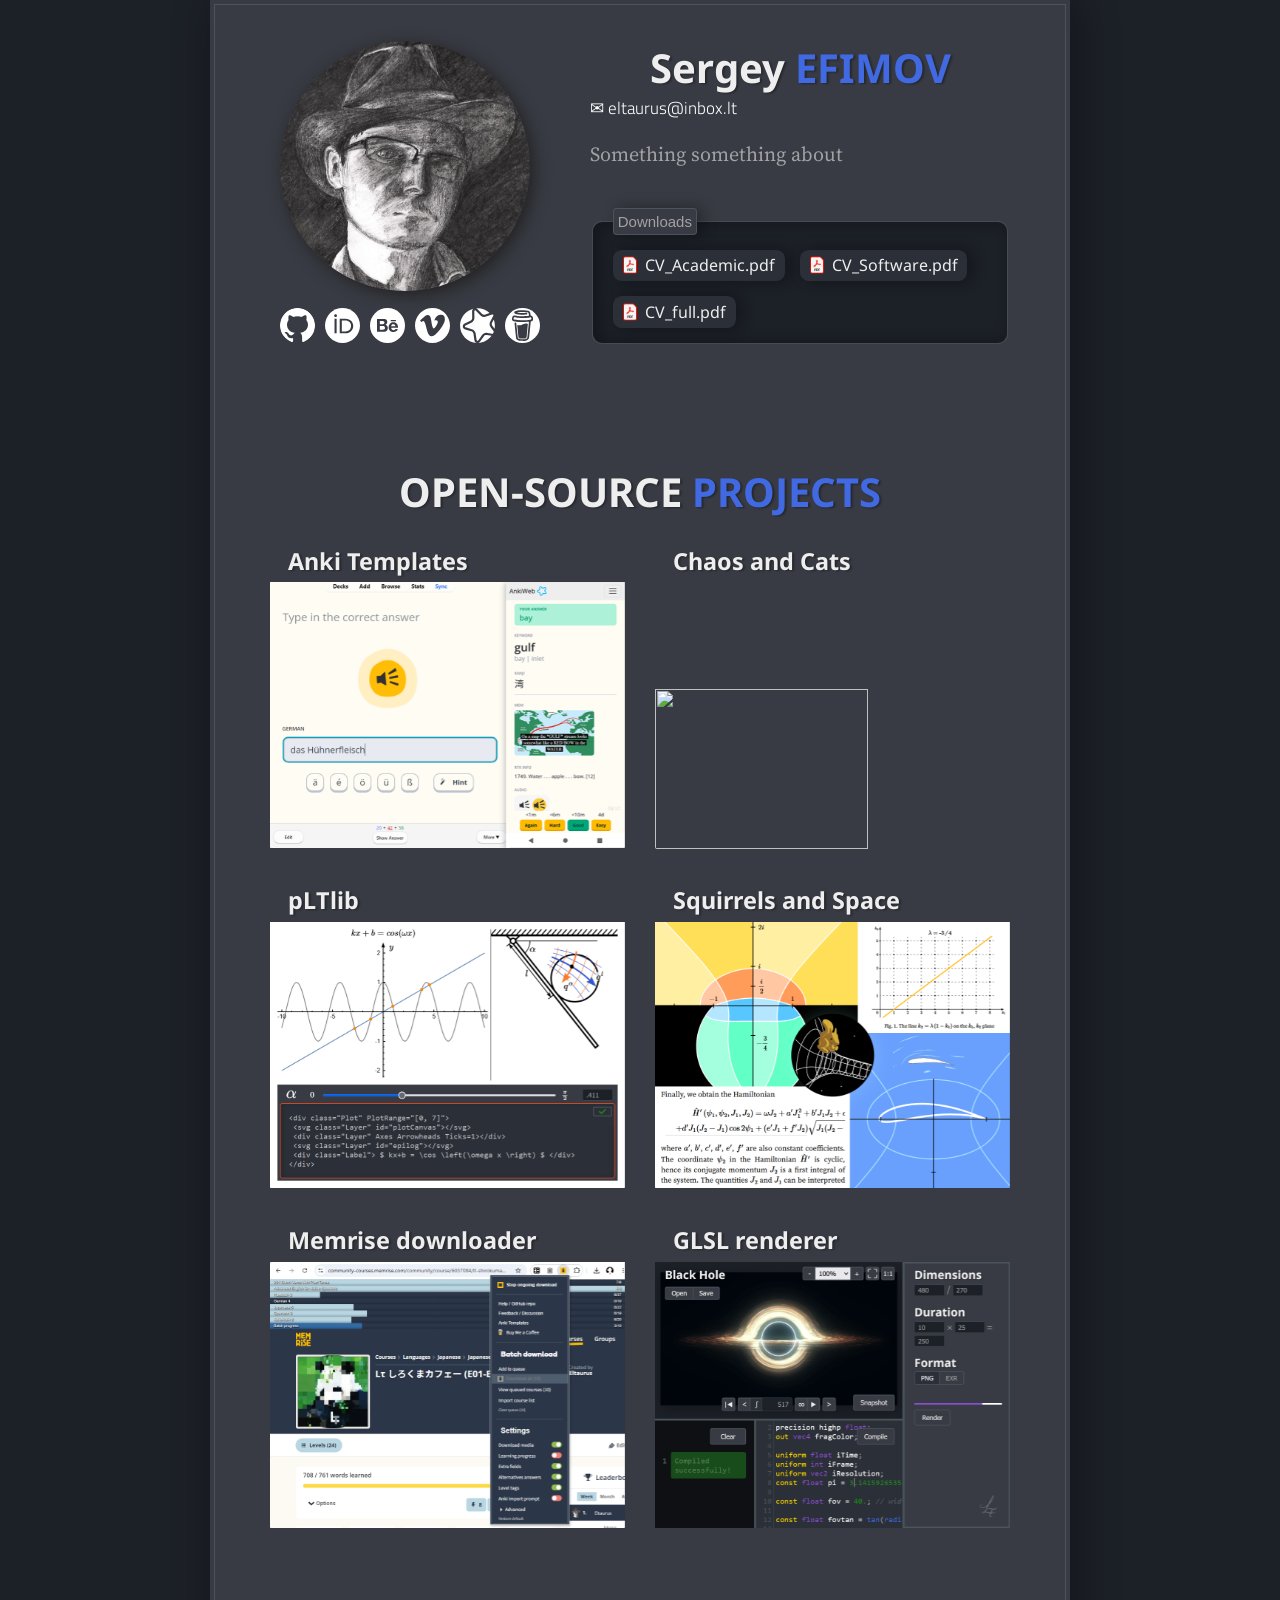
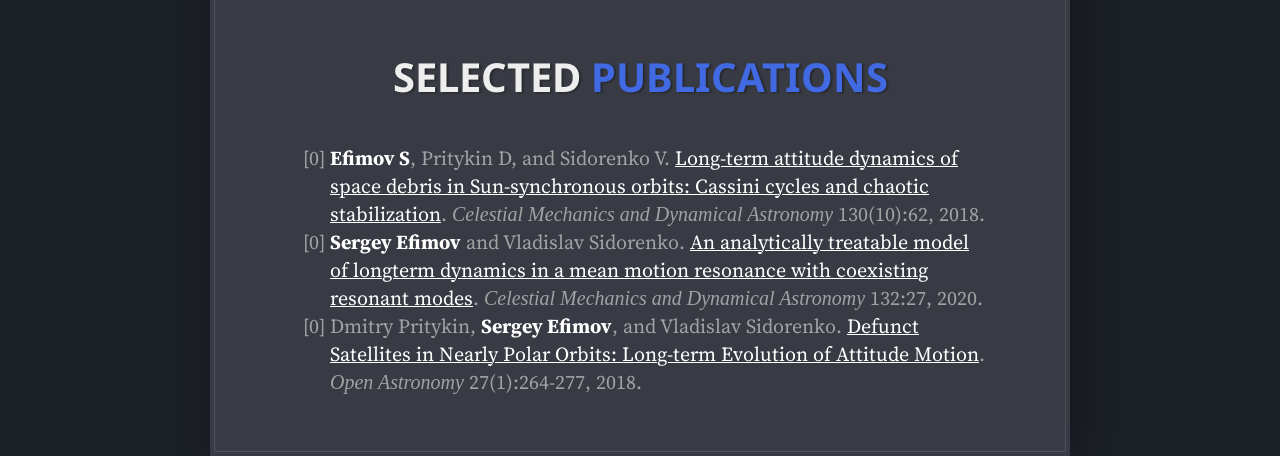
==== commit 1c59d058: "project descriptions" ====
--- a/main.html
+++ b/main.html
@@ -85,7 +85,7 @@
   display: grid;
   place-items: center;
   grid-template-columns: repeat(2, 1fr);
-  gap: 2em;
+  gap: 1.5em;
   padding: 0;
   list-style-type: none;
 }
@@ -118,6 +118,7 @@
 
 #projects li .img-container {
   display: block;
+  position: relative;
   overflow: hidden;
   width: 100%;
   aspect-ratio: 4 / 3;
@@ -127,14 +128,58 @@
   width: 100%;
   height: 100%;
   object-fit: cover;
+  will-change: transform;
   transition: scale 1s;
 }
+
+.img-container .description {
+  display: block;
+  position: absolute;
+  inset: 0;
+  z-index: 100;
+  padding: 1em;
+
+  text-shadow: 2px 1px 2px #0009;
+
+  width: 100%;
+  box-sizing: border-box;
+  word-break: break-word;
+  overflow-wrap: break-word;
+  text-align: justify;
+  hyphens: auto;
+
+  transition: opacity .5s;
+  opacity: 0;
+}
+
 
 #projects li:hover a h3 {
   text-decoration: underline;
 }
 #projects li:hover .img-container img {
+  will-change: transform;
   scale: 1.05;
+}
+#projects li .img-container::before {
+  content: '';
+  inset: 0;
+  display: block;
+  position: absolute;
+
+  background: linear-gradient(to bottom, black 7%, transparent 70%);
+  background-size: 100% 150%;
+  background-position: 0 100%;
+
+  opacity: 0;
+  z-index: 10;
+  transition: opacity .75s, background-position .75s;
+}
+#projects li:hover .img-container::before {
+  opacity: .75;
+  background-position: 0 0;
+}
+#projects li:hover .img-container .description {
+  opacity: 1; 
 }
 
 @media (max-width: 600px) {
@@ -183,12 +228,60 @@
 
 <h1>Open-source <span class="accent">Projects</span></h1>
 <ol id="projects">
-  <li><a href="https://ankiweb.net/shared/info/510199145" target="blank_"><h3>Anki Templates</h3><div class="img-container"><img src="imgs/previews/Anki.png"></div></a></li>
-  <li><a href="https://eltaurus-lt.github.io/ChaosAndCats/en/program.html" target="blank_"><h3>Chaos and Cats</h3><div class="img-container"><img src="https://eltaurus-lt.github.io/ChaosAndCats/imgs/splash.png"></div></a></li>
-  <li><a href="https://eltaurus-lt.github.io/SquirrelsAndSpace/pLTlib/Readme.html" target="blank_"><h3>pLTlib</h3><div class="img-container"><img src="imgs/previews/pLTlib.png"></div></a></li>
-  <li><a href="https://eltaurus-lt.github.io/SquirrelsAndSpace/en/ConformalMaps.html" target="blank_"><h3>Squirrels and Space</h3><div class="img-container"><img src="imgs/previews/SnS.png"></div></a></li>
-  <li><a href="https://github.com/Eltaurus-Lt/CourseDump2022" target="blank_"><h3>Memrise downloader</h3><div class="img-container"><img src="imgs/previews/MCD.png"></div></a></li>
-  <li><a href="https://eltaurus-lt.github.io/ChaosAndCats/tools/glsl_renderer.html" target="blank_"><h3>GLSL renderer</h3><div class="img-container"><img src="imgs/previews/GLSLt.png"></div></a></li>
+  <li><a href="https://ankiweb.net/shared/info/510199145" target="blank_">
+    <h3>Anki Templates</h3>
+    <div class="img-container">
+      <img src="imgs/previews/Anki.png">
+      <h4 class="description">
+        Customizable interactive flashcard templates with a support add-on for automated setup and data management
+      </h4>
+    </div>
+  </a></li>
+  <li><a href="https://eltaurus-lt.github.io/ChaosAndCats/en/program.html" target="blank_">
+    <h3>Chaos and Cats</h3>
+    <div class="img-container">
+      <img src="https://eltaurus-lt.github.io/ChaosAndCats/imgs/splash.png">
+      <h4 class="description">
+        University course on mathematical modelling and computer graphics for scientific visualisation
+      </h4>
+    </div>
+  </a></li>
+  <li><a href="https://eltaurus-lt.github.io/SquirrelsAndSpace/pLTlib/Readme.html" target="blank_">
+    <h3>pLTlib</h3>
+    <div class="img-container">
+      <img src="imgs/previews/pLTlib.png">
+      <h4 class="description">
+        Low-level JavaScript framework for interactive mathematical illustrations with minimal setup and maximum flexibility
+      </h4>
+    </div>
+  </a></li>
+  <li><a href="https://eltaurus-lt.github.io/SquirrelsAndSpace/en/ConformalMaps.html" target="blank_">
+    <h3>Squirrels and Space</h3>
+    <div class="img-container">
+      <img src="imgs/previews/SnS.png">
+      <h4 class="description">
+        A collection of independent math and physics-related articles
+      </h4>
+    </div>
+  </a></li>
+  <li><a href="https://github.com/Eltaurus-Lt/CourseDump2022" target="blank_">
+    <h3>Memrise downloader</h3>
+    <div class="img-container">
+      <img src="imgs/previews/MCD.png">
+      <h4 class="description">
+        Google Chrome extension for downloading community-created Memrise courses with all associated media
+      </h4>
+    </div>
+  </a></li>
+  <li><a href="https://eltaurus-lt.github.io/ChaosAndCats/tools/glsl_renderer.html" target="blank_">
+    <h3>GLSL renderer</h3>
+    <div class="img-container">
+      <img src="imgs/previews/GLSLt.png">
+      <h4 class="description">
+        Shader editor and renderer focused on deterministic, frame‑by‑frame output instead of real-time performance
+      </h4>
+    </div>
+  </a></li>
 </ol>
 
 
